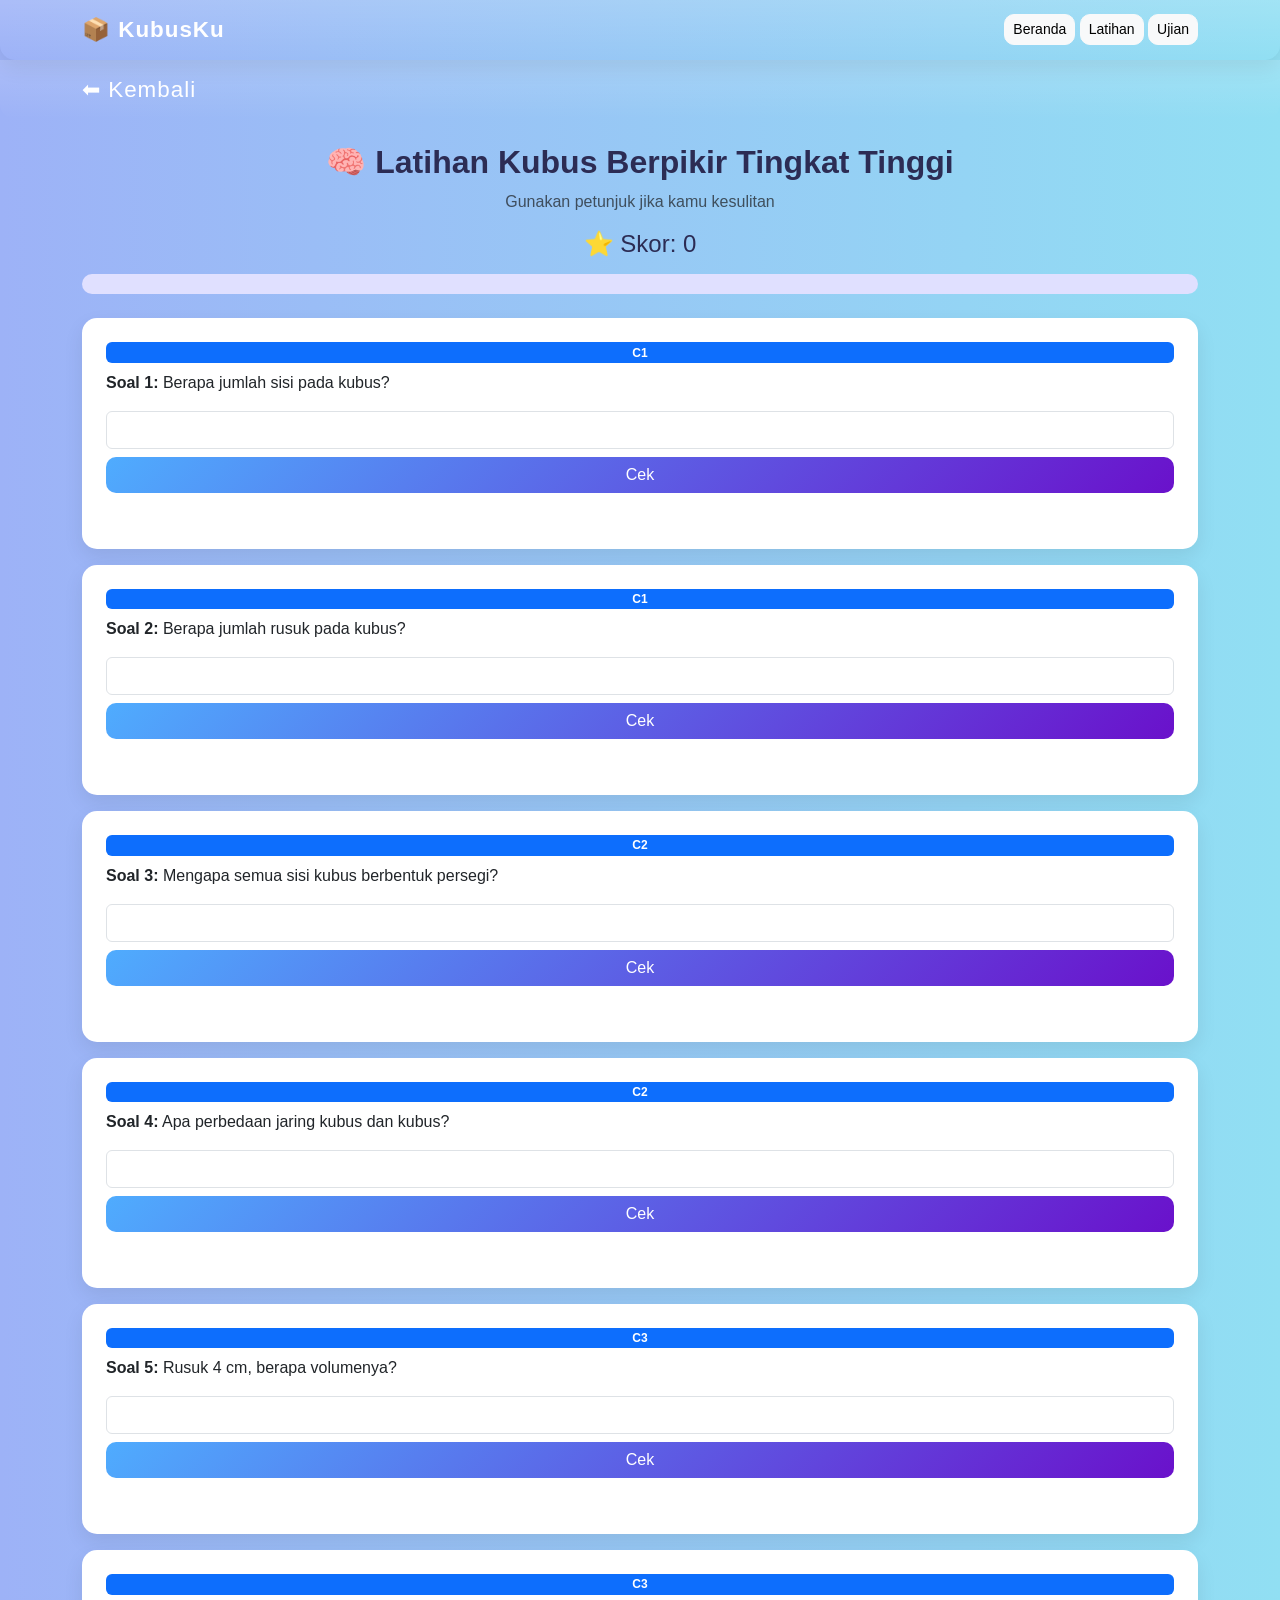
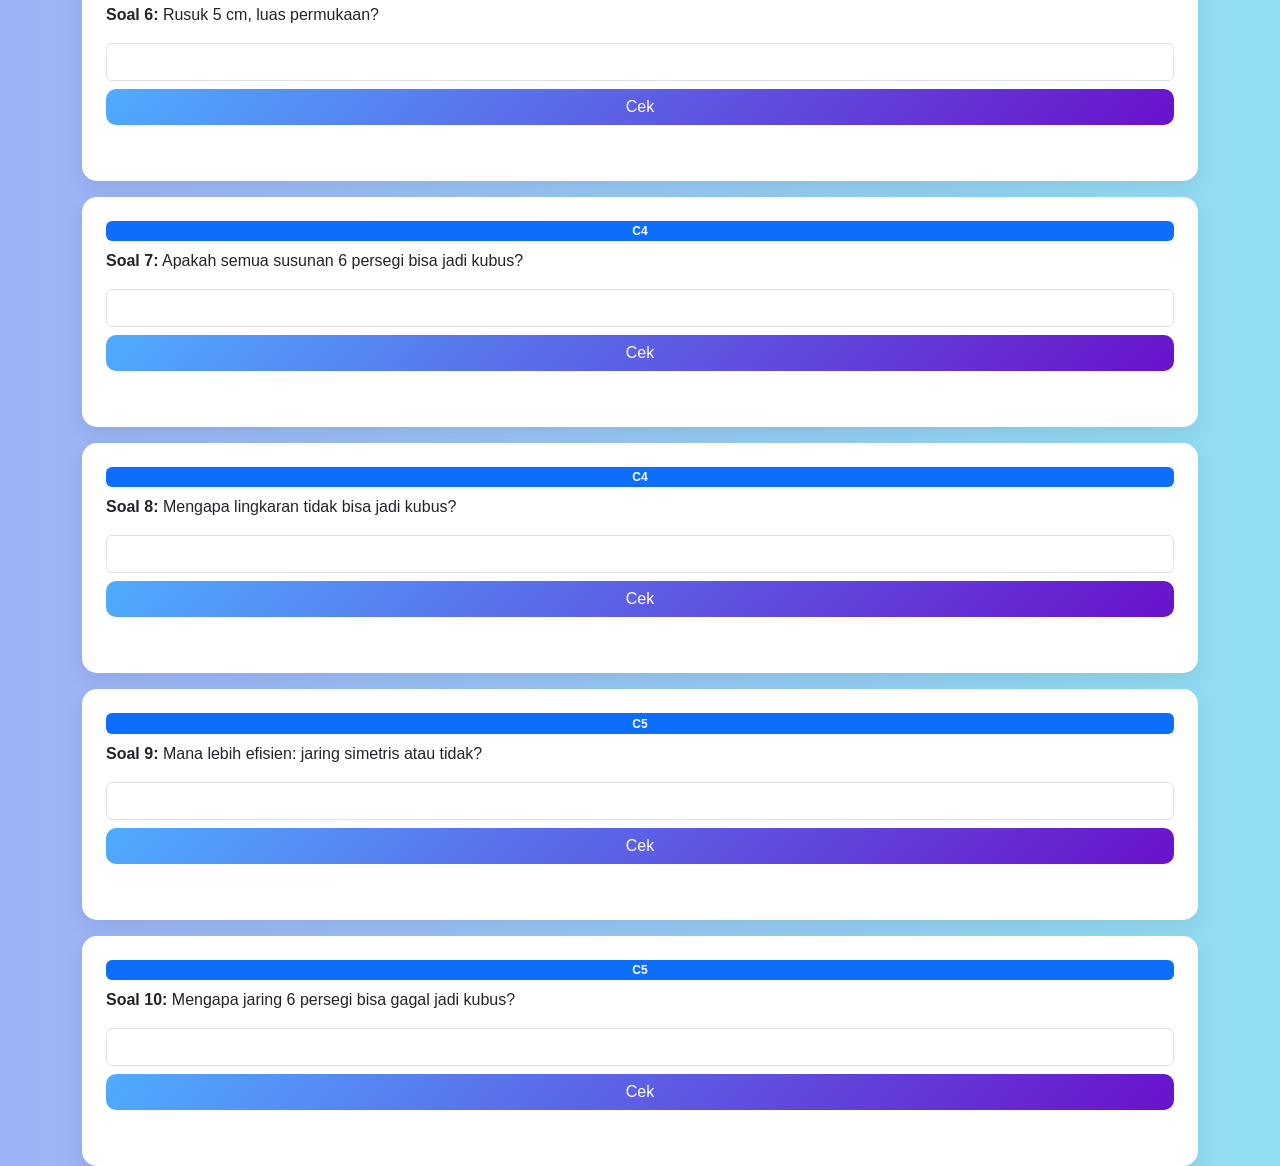
==== latihan.html @ 54429d0d "first commit" ====
<!DOCTYPE html>
<html lang="id">
<head>
  <meta charset="UTF-8">
  <meta name="viewport" content="width=device-width, initial-scale=1.0">
  <title>Latihan Kubus</title>

  <link href="https://cdn.jsdelivr.net/npm/bootstrap@5.3.0/dist/css/bootstrap.min.css" rel="stylesheet">
  <link rel="stylesheet" href="styles/style.css">
</head>

<body>


<!-- ================= NAVBAR ================= -->
<nav class="navbar navbar-expand-lg navbar-dark bg-gradient shadow">
  <div class="container">
    <a class="navbar-brand fw-bold" href="index.html">📦 KubusKu</a>

    <div>
      <a href="index.html" class="btn btn-light btn-sm">Beranda</a>
      <a href="materi.html" class="btn btn-light btn-sm">Latihan</a>
      <a href="ujian.html" class="btn btn-light btn-sm">Ujian</a>
    </div>
  </div>
</nav>

<nav class="navbar navbar-dark bg-gradient">
  <div class="container">
    <a href="index.html" class="navbar-brand">⬅ Kembali</a>
  </div>
</nav>

<div class="container mt-4">

<h2 class="text-center fw-bold">🧠 Latihan Kubus Berpikir Tingkat Tinggi</h2>
<p class="text-center text-muted">Gunakan petunjuk jika kamu kesulitan</p>

<!-- SCORE -->
<div class="text-center mb-3">
  <h4>⭐ Skor: <span id="score">0</span></h4>
</div>

<!-- PROGRESS -->
<div class="mb-4">
  <div class="progress">
    <div id="progressBar" class="progress-bar bg-success" style="width:0%">0%</div>
  </div>
</div>

<div id="containerSoal"></div>

</div>

<script>

// ================= DATA SOAL =================
const soalData = [
{
  level:"C1",
  soal:"Berapa jumlah sisi pada kubus?",
  jawaban:["6","6 sisi"],
  hint:[
    "Ingat kembali bentuk kubus",
    "Hitung semua bidang yang menutup kubus",
    "Kubus memiliki 6 sisi"
  ]
},
{
  level:"C1",
  soal:"Berapa jumlah rusuk pada kubus?",
  jawaban:["12","12 rusuk"],
  hint:[
    "Apa itu rusuk?",
    "Hitung garis yang menghubungkan titik sudut",
    "Kubus memiliki 12 rusuk"
  ]
},
{
  level:"C2",
  soal:"Mengapa semua sisi kubus berbentuk persegi?",
  jawaban:["karena semua rusuk sama panjang","rusuk sama panjang"],
  hint:[
    "Apa definisi kubus?",
    "Apakah panjang rusuk sama?",
    "Karena semua rusuk sama panjang"
  ]
},
{
  level:"C2",
  soal:"Apa perbedaan jaring kubus dan kubus?",
  jawaban:["2d dan 3d","jaring datar kubus ruang","datar dan ruang"],
  hint:[
    "Mana bentuk 2D?",
    "Mana bentuk 3D?",
    "Jaring datar, kubus ruang"
  ]
},
{
  level:"C3",
  soal:"Rusuk 4 cm, berapa volumenya?",
  jawaban:["64"],
  hint:[
    "Gunakan rumus volume",
    "s × s × s",
    "4×4×4 = 64"
  ]
},
{
  level:"C3",
  soal:"Rusuk 5 cm, luas permukaan?",
  jawaban:["150"],
  hint:[
    "Jumlah sisi ada 6",
    "Luas satu sisi = 25",
    "6 × 25 = 150"
  ]
},
{
  level:"C4",
  soal:"Apakah semua susunan 6 persegi bisa jadi kubus?",
  jawaban:["tidak"],
  hint:[
    "Perhatikan saat dilipat",
    "Apakah ada yang bertabrakan?",
    "Tidak semua bisa"
  ]
},
{
  level:"C4",
  soal:"Mengapa lingkaran tidak bisa jadi kubus?",
  jawaban:["karena bertabrakan","tidak bisa dilipat"],
  hint:[
    "Coba bayangkan dilipat",
    "Apakah bentuk cocok?",
    "Sisi akan bertabrakan"
  ]
},
{
  level:"C5",
  soal:"Mana lebih efisien: jaring simetris atau tidak?",
  jawaban:["simetris","jaring simetris"],
  hint:[
    "Mana lebih mudah dilipat?",
    "Mana lebih rapi?",
    "Jawaban: simetris"
  ]
},
{
  level:"C5",
  soal:"Mengapa jaring 6 persegi bisa gagal jadi kubus?",
  jawaban:["susunan salah","tidak memenuhi syarat","posisi salah"],
  hint:[
    "Apakah semua sisi terhubung?",
    "Apakah bertabrakan?",
    "Susunan tidak memenuhi syarat"
  ]
}
];

// ================= GENERATE UI =================
let container = document.getElementById("containerSoal");

soalData.forEach((item, i) => {
  container.innerHTML += `
    <div class="card p-4 mt-3 shadow">
      <span class="badge bg-primary mb-2">${item.level}</span>
      <p><b>Soal ${i+1}:</b> ${item.soal}</p>

      <input id="input${i}" class="form-control mb-2">

      <button class="btn btn-primary" onclick="cekJawaban(${i})">Cek</button>

      <p id="feedback${i}"></p>
      <p id="hint${i}" class="text-muted"></p>
    </div>
  `;
});

// ================= LOGIC =================
let score = 0;
let benar = 0;
let percobaan = {};

function cekJawaban(i) {
  let input = document.getElementById("input"+i).value.toLowerCase();
  let fb = document.getElementById("feedback"+i);
  let hint = document.getElementById("hint"+i);

  if (!percobaan[i]) percobaan[i] = 0;

  if (soalData[i].jawaban.includes(input)) {
    fb.innerHTML = "🎉 Benar!";
    fb.style.color = "green";

    score += 10;
    benar++;

    document.getElementById("score").innerText = score;
    updateProgress();

  } else {
    percobaan[i]++;
    fb.innerHTML = "❌ Coba lagi";

    let step = percobaan[i]-1;
    if (soalData[i].hint[step]) {
      hint.innerHTML = "💡 " + soalData[i].hint[step];
    } else {
      hint.innerHTML = "✅ " + soalData[i].jawaban[0];
    }
  }
}

// ================= PROGRESS =================
function updateProgress() {
  let persen = (benar / soalData.length) * 100;
  let bar = document.getElementById("progressBar");

  bar.style.width = persen + "%";
  bar.innerText = Math.round(persen) + "%";
}

</script>

</body>
</html>
---- styles/style.css ----
/* ================= GLOBAL STYLE ================= */
body {
  font-family: 'Poppins', sans-serif;
  background: linear-gradient(to right, #9db2f7, #91dff3);
  color: #333;
  scroll-behavior: smooth;
}

/* ================= NAVBAR ================= */
.bg-gradient {
  background: linear-gradient(135deg, #4facfe, #6a11cb);
}

.navbar {
  border-radius: 0 0 15px 15px;
}

.navbar-brand {
  font-size: 1.4rem;
  letter-spacing: 1px;
}

/* ================= HERO ================= */
h1, h2, h3, h4 {
  color: #2c2c54;
}

/* ================= CARD ================= */
.card {
  border: none;
  border-radius: 15px;
  transition: all 0.3s ease;
  background: #ffffff;
}

/* Hover effect */
.card:hover {
  transform: translateY(-5px);
  box-shadow: 0 10px 25px rgba(0,0,0,0.1);
}

/* ================= BUTTON ================= */
.btn {
  border-radius: 10px;
  transition: 0.3s;
}

.btn-primary {
  background: linear-gradient(135deg, #4facfe, #6a11cb);
  border: none;
}

.btn-primary:hover {
  opacity: 0.9;
  transform: scale(1.05);
}

/* ================= PROGRESS BAR ================= */
.progress {
  height: 20px;
  border-radius: 20px;
  background: #e0e0ff;
}

.progress-bar {
  border-radius: 20px;
  font-weight: bold;
}

/* ================= ANIMASI KUBUS ================= */
.cube-animation {
  width: 120px;
  height: 120px;
  margin: 30px auto;
  background: linear-gradient(135deg, #6a11cb, #4facfe);
  border-radius: 10px;
  animation: rotateCube 4s infinite linear;
  box-shadow: 0 10px 20px rgba(0,0,0,0.2);
}

@keyframes rotateCube {
  0% {
    transform: rotateX(0deg) rotateY(0deg);
  }
  100% {
    transform: rotateX(360deg) rotateY(360deg);
  }
}

/* ================= LIST ================= */
ul li {
  margin-bottom: 8px;
  font-size: 1.05rem;
}

/* ================= SECTION SPACING ================= */
section {
  margin-bottom: 30px;
}

/* ================= RESPONSIVE ================= */
@media (max-width: 768px) {
  h1 {
    font-size: 1.8rem;
  }

  .cube-animation {
    width: 90px;
    height: 90px;
  }
}

/* ================= SHADOW UTILITY ================= */
.shadow {
  box-shadow: 0 8px 20px rgba(0,0,0,0.08) !important;
}

/* ================= SMOOTH FADE ================= */
.card, .btn, img {
  animation: fadeIn 0.8s ease;
}

@keyframes fadeIn {
  from {
    opacity: 0;
    transform: translateY(10px);
  }
  to {
    opacity: 1;
    transform: translateY(0);
  }
}
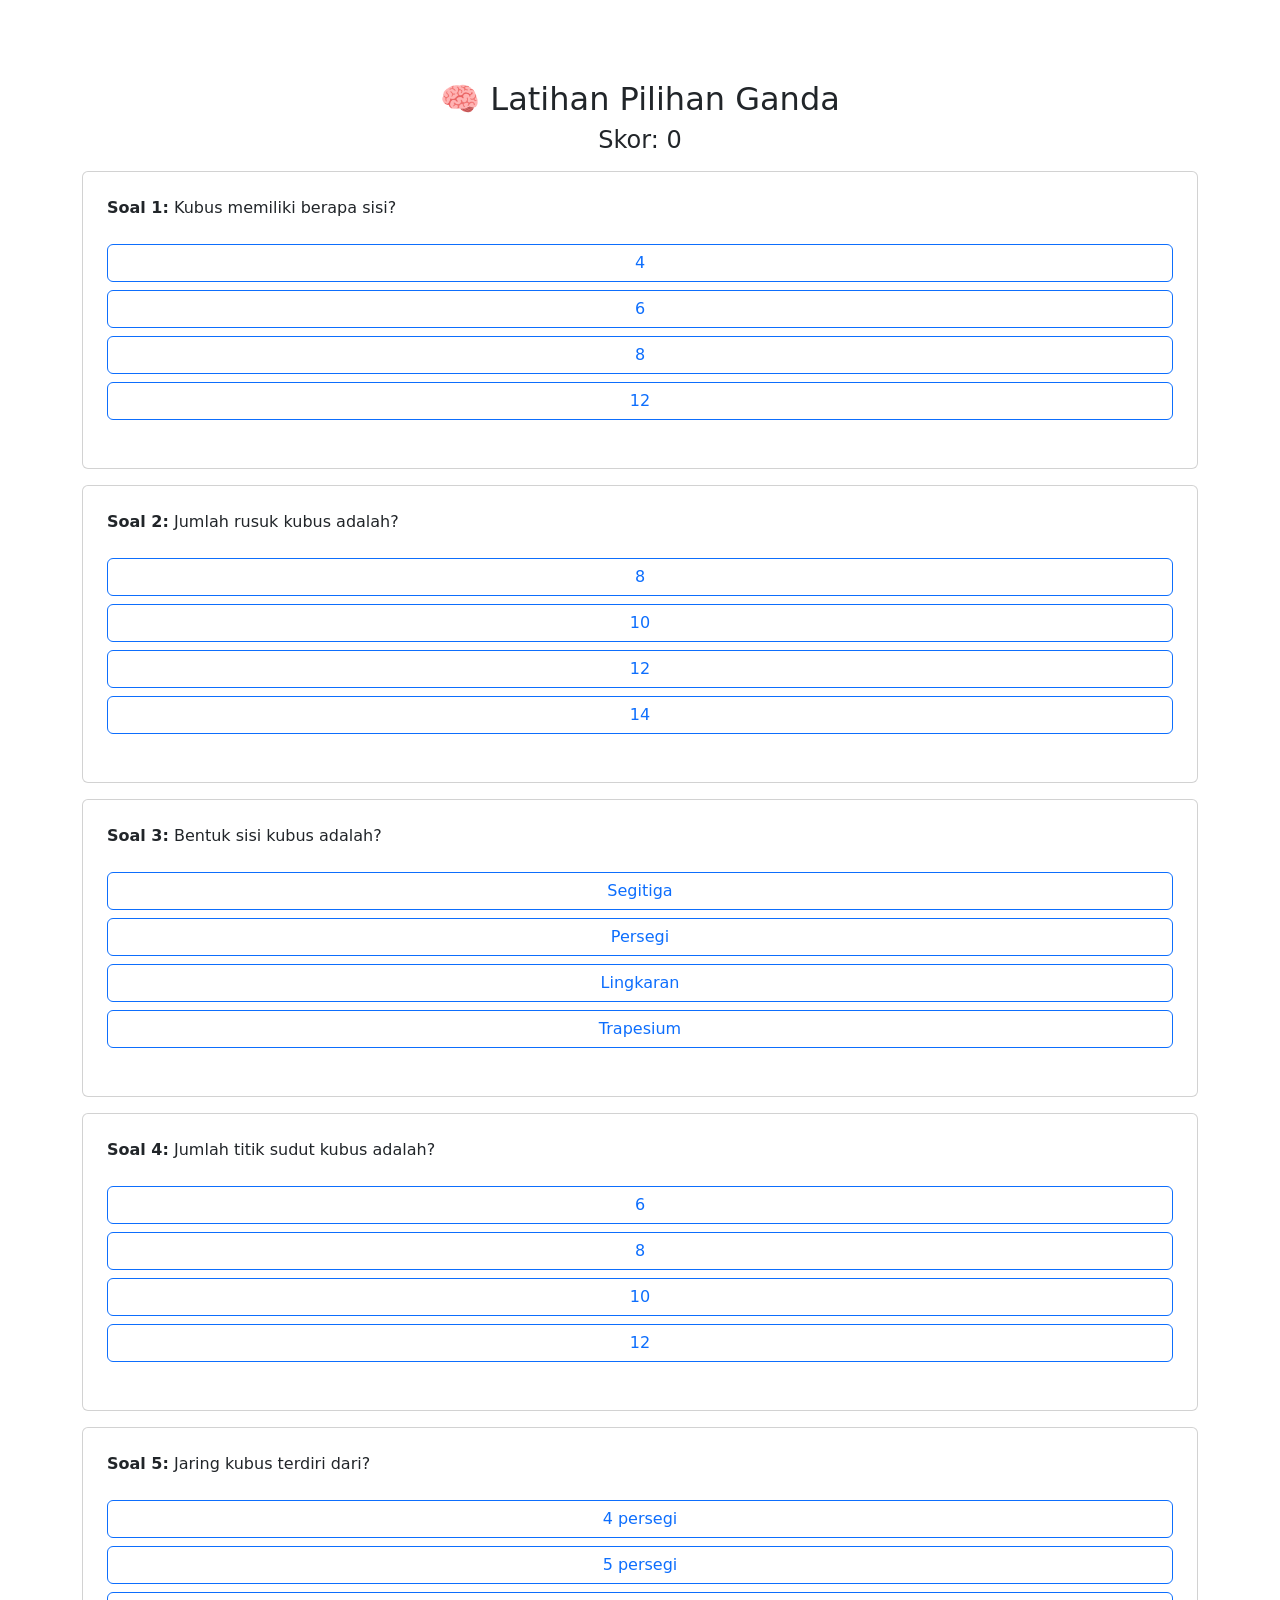
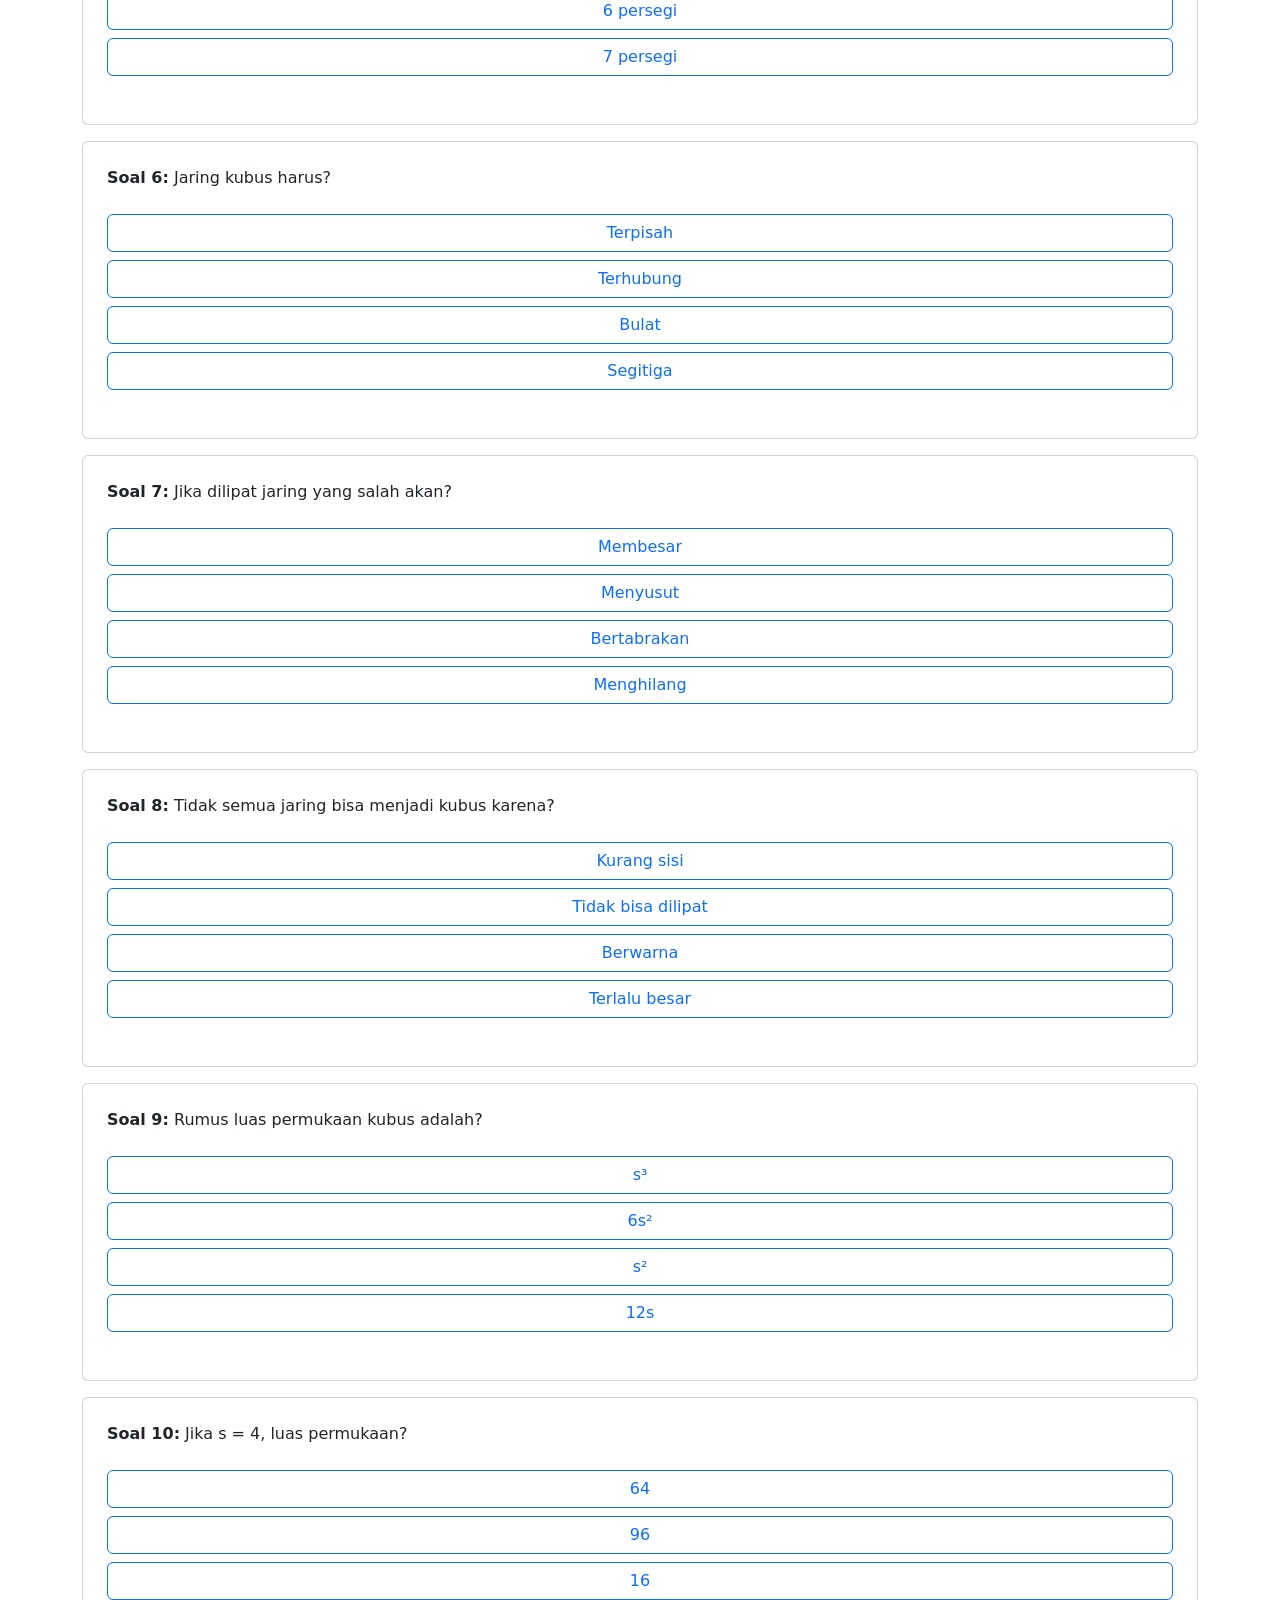
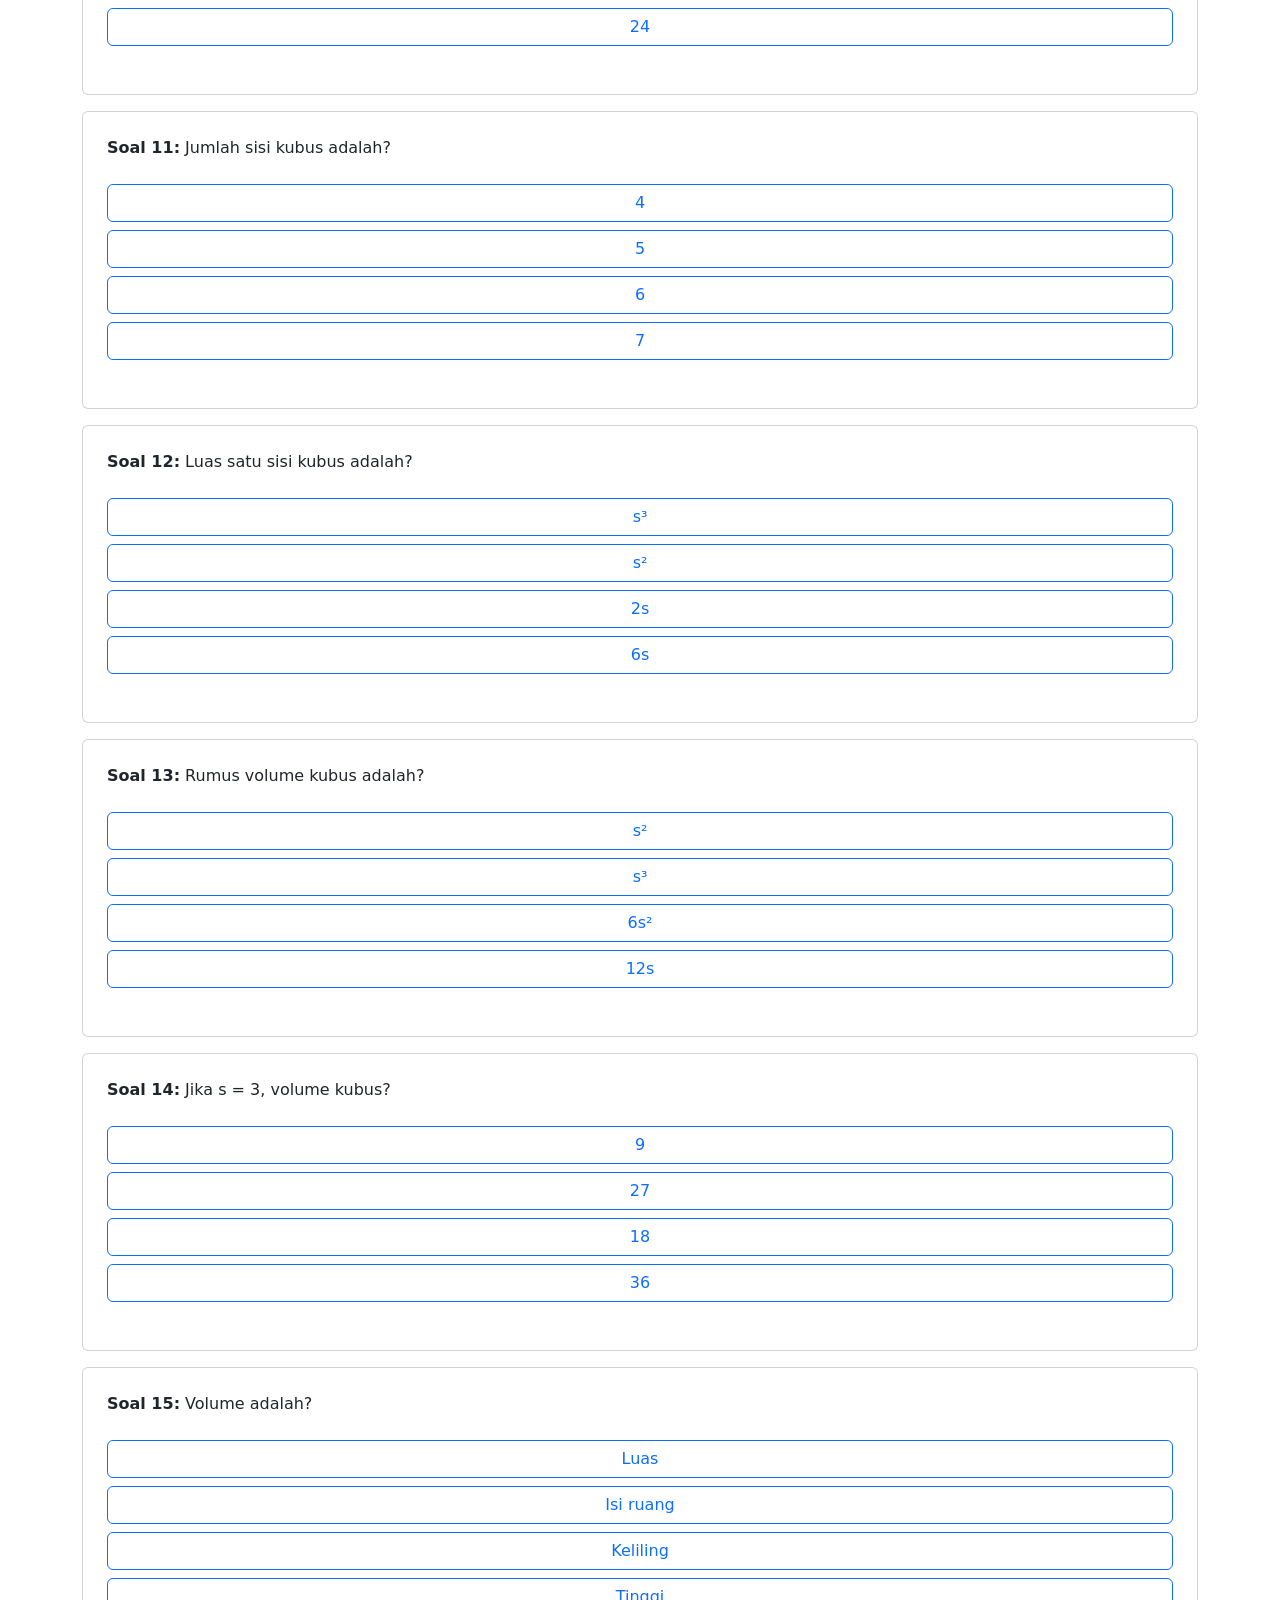
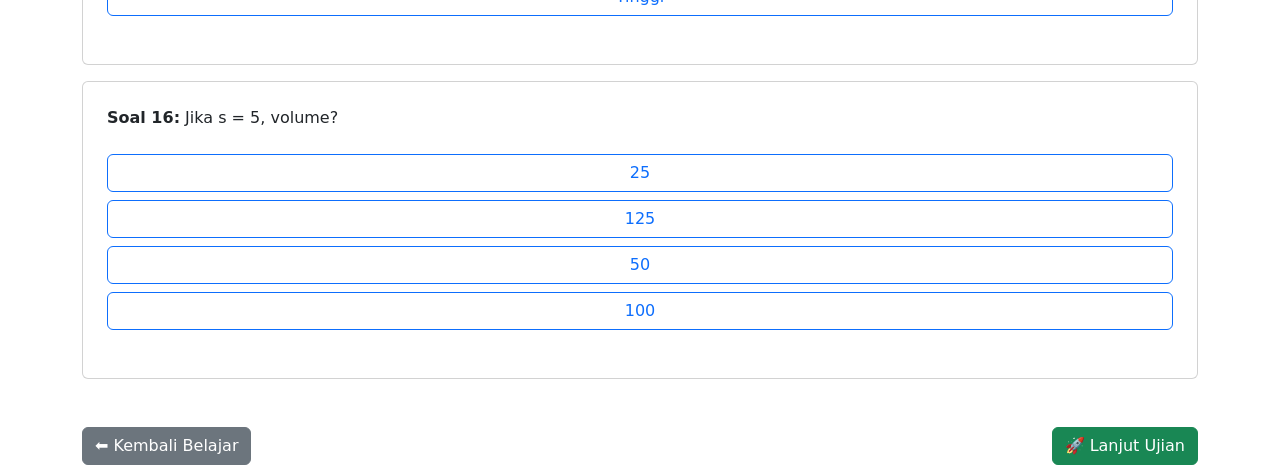
==== commit 50bdb9b2: "origin main" ====
--- a/latihan.html
+++ b/latihan.html
@@ -2,28 +2,13 @@
 <html lang="id">
 <head>
   <meta charset="UTF-8">
-  <meta name="viewport" content="width=device-width, initial-scale=1.0">
   <title>Latihan Kubus</title>
 
   <link href="https://cdn.jsdelivr.net/npm/bootstrap@5.3.0/dist/css/bootstrap.min.css" rel="stylesheet">
-  <link rel="stylesheet" href="styles/style.css">
+  <link rel="stylesheet" href="style.css">
 </head>
 
 <body>
-
-
-<!-- ================= NAVBAR ================= -->
-<nav class="navbar navbar-expand-lg navbar-dark bg-gradient shadow">
-  <div class="container">
-    <a class="navbar-brand fw-bold" href="index.html">📦 KubusKu</a>
-
-    <div>
-      <a href="index.html" class="btn btn-light btn-sm">Beranda</a>
-      <a href="materi.html" class="btn btn-light btn-sm">Latihan</a>
-      <a href="ujian.html" class="btn btn-light btn-sm">Ujian</a>
-    </div>
-  </div>
-</nav>
 
 <nav class="navbar navbar-dark bg-gradient">
   <div class="container">
@@ -33,192 +18,154 @@
 
 <div class="container mt-4">
 
-<h2 class="text-center fw-bold">🧠 Latihan Kubus Berpikir Tingkat Tinggi</h2>
-<p class="text-center text-muted">Gunakan petunjuk jika kamu kesulitan</p>
+<h2 class="text-center">🧠 Latihan Pilihan Ganda</h2>
 
-<!-- SCORE -->
-<div class="text-center mb-3">
-  <h4>⭐ Skor: <span id="score">0</span></h4>
+<h4 class="text-center">Skor: <span id="score">0</span></h4>
+
+<div id="soalContainer"></div>
+
+<!-- NAVIGASI -->
+<div class="d-flex justify-content-between mt-5">
+  <a href="materi.html" class="btn btn-secondary">⬅️ Kembali Belajar</a>
+  <a href="ujian.html" class="btn btn-success">🚀 Lanjut Ujian</a>
 </div>
-
-<!-- PROGRESS -->
-<div class="mb-4">
-  <div class="progress">
-    <div id="progressBar" class="progress-bar bg-success" style="width:0%">0%</div>
-  </div>
-</div>
-
-<div id="containerSoal"></div>
 
 </div>
 
 <script>
 
 // ================= DATA SOAL =================
-const soalData = [
+const soal = [
+
+/// ================= PENGERTIAN =================
 {
-  level:"C1",
-  soal:"Berapa jumlah sisi pada kubus?",
-  jawaban:["6","6 sisi"],
-  hint:[
-    "Ingat kembali bentuk kubus",
-    "Hitung semua bidang yang menutup kubus",
-    "Kubus memiliki 6 sisi"
-  ]
+  tanya:"Kubus memiliki berapa sisi?",
+  opsi:["4","6","8","12"],
+  benar:"6"
 },
 {
-  level:"C1",
-  soal:"Berapa jumlah rusuk pada kubus?",
-  jawaban:["12","12 rusuk"],
-  hint:[
-    "Apa itu rusuk?",
-    "Hitung garis yang menghubungkan titik sudut",
-    "Kubus memiliki 12 rusuk"
-  ]
+  tanya:"Jumlah rusuk kubus adalah?",
+  opsi:["8","10","12","14"],
+  benar:"12"
 },
 {
-  level:"C2",
-  soal:"Mengapa semua sisi kubus berbentuk persegi?",
-  jawaban:["karena semua rusuk sama panjang","rusuk sama panjang"],
-  hint:[
-    "Apa definisi kubus?",
-    "Apakah panjang rusuk sama?",
-    "Karena semua rusuk sama panjang"
-  ]
+  tanya:"Bentuk sisi kubus adalah?",
+  opsi:["Segitiga","Persegi","Lingkaran","Trapesium"],
+  benar:"Persegi"
 },
 {
-  level:"C2",
-  soal:"Apa perbedaan jaring kubus dan kubus?",
-  jawaban:["2d dan 3d","jaring datar kubus ruang","datar dan ruang"],
-  hint:[
-    "Mana bentuk 2D?",
-    "Mana bentuk 3D?",
-    "Jaring datar, kubus ruang"
-  ]
+  tanya:"Jumlah titik sudut kubus adalah?",
+  opsi:["6","8","10","12"],
+  benar:"8"
+},
+
+/// ================= JARING =================
+{
+  tanya:"Jaring kubus terdiri dari?",
+  opsi:["4 persegi","5 persegi","6 persegi","7 persegi"],
+  benar:"6 persegi"
 },
 {
-  level:"C3",
-  soal:"Rusuk 4 cm, berapa volumenya?",
-  jawaban:["64"],
-  hint:[
-    "Gunakan rumus volume",
-    "s × s × s",
-    "4×4×4 = 64"
-  ]
+  tanya:"Jaring kubus harus?",
+  opsi:["Terpisah","Terhubung","Bulat","Segitiga"],
+  benar:"Terhubung"
 },
 {
-  level:"C3",
-  soal:"Rusuk 5 cm, luas permukaan?",
-  jawaban:["150"],
-  hint:[
-    "Jumlah sisi ada 6",
-    "Luas satu sisi = 25",
-    "6 × 25 = 150"
-  ]
+  tanya:"Jika dilipat jaring yang salah akan?",
+  opsi:["Membesar","Menyusut","Bertabrakan","Menghilang"],
+  benar:"Bertabrakan"
 },
 {
-  level:"C4",
-  soal:"Apakah semua susunan 6 persegi bisa jadi kubus?",
-  jawaban:["tidak"],
-  hint:[
-    "Perhatikan saat dilipat",
-    "Apakah ada yang bertabrakan?",
-    "Tidak semua bisa"
-  ]
+  tanya:"Tidak semua jaring bisa menjadi kubus karena?",
+  opsi:["Kurang sisi","Tidak bisa dilipat","Berwarna","Terlalu besar"],
+  benar:"Tidak bisa dilipat"
+},
+
+/// ================= LUAS =================
+{
+  tanya:"Rumus luas permukaan kubus adalah?",
+  opsi:["s³","6s²","s²","12s"],
+  benar:"6s²"
 },
 {
-  level:"C4",
-  soal:"Mengapa lingkaran tidak bisa jadi kubus?",
-  jawaban:["karena bertabrakan","tidak bisa dilipat"],
-  hint:[
-    "Coba bayangkan dilipat",
-    "Apakah bentuk cocok?",
-    "Sisi akan bertabrakan"
-  ]
+  tanya:"Jika s = 4, luas permukaan?",
+  opsi:["64","96","16","24"],
+  benar:"96"
 },
 {
-  level:"C5",
-  soal:"Mana lebih efisien: jaring simetris atau tidak?",
-  jawaban:["simetris","jaring simetris"],
-  hint:[
-    "Mana lebih mudah dilipat?",
-    "Mana lebih rapi?",
-    "Jawaban: simetris"
-  ]
+  tanya:"Jumlah sisi kubus adalah?",
+  opsi:["4","5","6","7"],
+  benar:"6"
 },
 {
-  level:"C5",
-  soal:"Mengapa jaring 6 persegi bisa gagal jadi kubus?",
-  jawaban:["susunan salah","tidak memenuhi syarat","posisi salah"],
-  hint:[
-    "Apakah semua sisi terhubung?",
-    "Apakah bertabrakan?",
-    "Susunan tidak memenuhi syarat"
-  ]
+  tanya:"Luas satu sisi kubus adalah?",
+  opsi:["s³","s²","2s","6s"],
+  benar:"s²"
+},
+
+/// ================= VOLUME =================
+{
+  tanya:"Rumus volume kubus adalah?",
+  opsi:["s²","s³","6s²","12s"],
+  benar:"s³"
+},
+{
+  tanya:"Jika s = 3, volume kubus?",
+  opsi:["9","27","18","36"],
+  benar:"27"
+},
+{
+  tanya:"Volume adalah?",
+  opsi:["Luas","Isi ruang","Keliling","Tinggi"],
+  benar:"Isi ruang"
+},
+{
+  tanya:"Jika s = 5, volume?",
+  opsi:["25","125","50","100"],
+  benar:"125"
 }
+
 ];
 
-// ================= GENERATE UI =================
-let container = document.getElementById("containerSoal");
+// ================= GENERATE =================
+let container = document.getElementById("soalContainer");
+let score = 0;
 
-soalData.forEach((item, i) => {
+soal.forEach((s, i) => {
+
+  let opsiHTML = "";
+
+  s.opsi.forEach(o => {
+    opsiHTML += `
+      <button class="btn btn-outline-primary d-block w-100 mt-2"
+        onclick="cek(${i}, '${o}')">${o}</button>
+    `;
+  });
+
   container.innerHTML += `
-    <div class="card p-4 mt-3 shadow">
-      <span class="badge bg-primary mb-2">${item.level}</span>
-      <p><b>Soal ${i+1}:</b> ${item.soal}</p>
-
-      <input id="input${i}" class="form-control mb-2">
-
-      <button class="btn btn-primary" onclick="cekJawaban(${i})">Cek</button>
-
-      <p id="feedback${i}"></p>
-      <p id="hint${i}" class="text-muted"></p>
+    <div class="card p-4 mt-3">
+      <p><b>Soal ${i+1}:</b> ${s.tanya}</p>
+      ${opsiHTML}
+      <p id="fb${i}" class="mt-2"></p>
     </div>
   `;
 });
 
-// ================= LOGIC =================
-let score = 0;
-let benar = 0;
-let percobaan = {};
+// ================= CEK =================
+function cek(i, pilih) {
 
-function cekJawaban(i) {
-  let input = document.getElementById("input"+i).value.toLowerCase();
-  let fb = document.getElementById("feedback"+i);
-  let hint = document.getElementById("hint"+i);
+  let fb = document.getElementById("fb"+i);
 
-  if (!percobaan[i]) percobaan[i] = 0;
-
-  if (soalData[i].jawaban.includes(input)) {
+  if (pilih === soal[i].benar) {
     fb.innerHTML = "🎉 Benar!";
     fb.style.color = "green";
+    score += 5;
+  } else {
+    fb.innerHTML = "❌ Salah!";
+    fb.style.color = "red";
+  }
 
-    score += 10;
-    benar++;
-
-    document.getElementById("score").innerText = score;
-    updateProgress();
-
-  } else {
-    percobaan[i]++;
-    fb.innerHTML = "❌ Coba lagi";
-
-    let step = percobaan[i]-1;
-    if (soalData[i].hint[step]) {
-      hint.innerHTML = "💡 " + soalData[i].hint[step];
-    } else {
-      hint.innerHTML = "✅ " + soalData[i].jawaban[0];
-    }
-  }
-}
-
-// ================= PROGRESS =================
-function updateProgress() {
-  let persen = (benar / soalData.length) * 100;
-  let bar = document.getElementById("progressBar");
-
-  bar.style.width = persen + "%";
-  bar.innerText = Math.round(persen) + "%";
+  document.getElementById("score").innerText = score;
 }
 
 </script>
